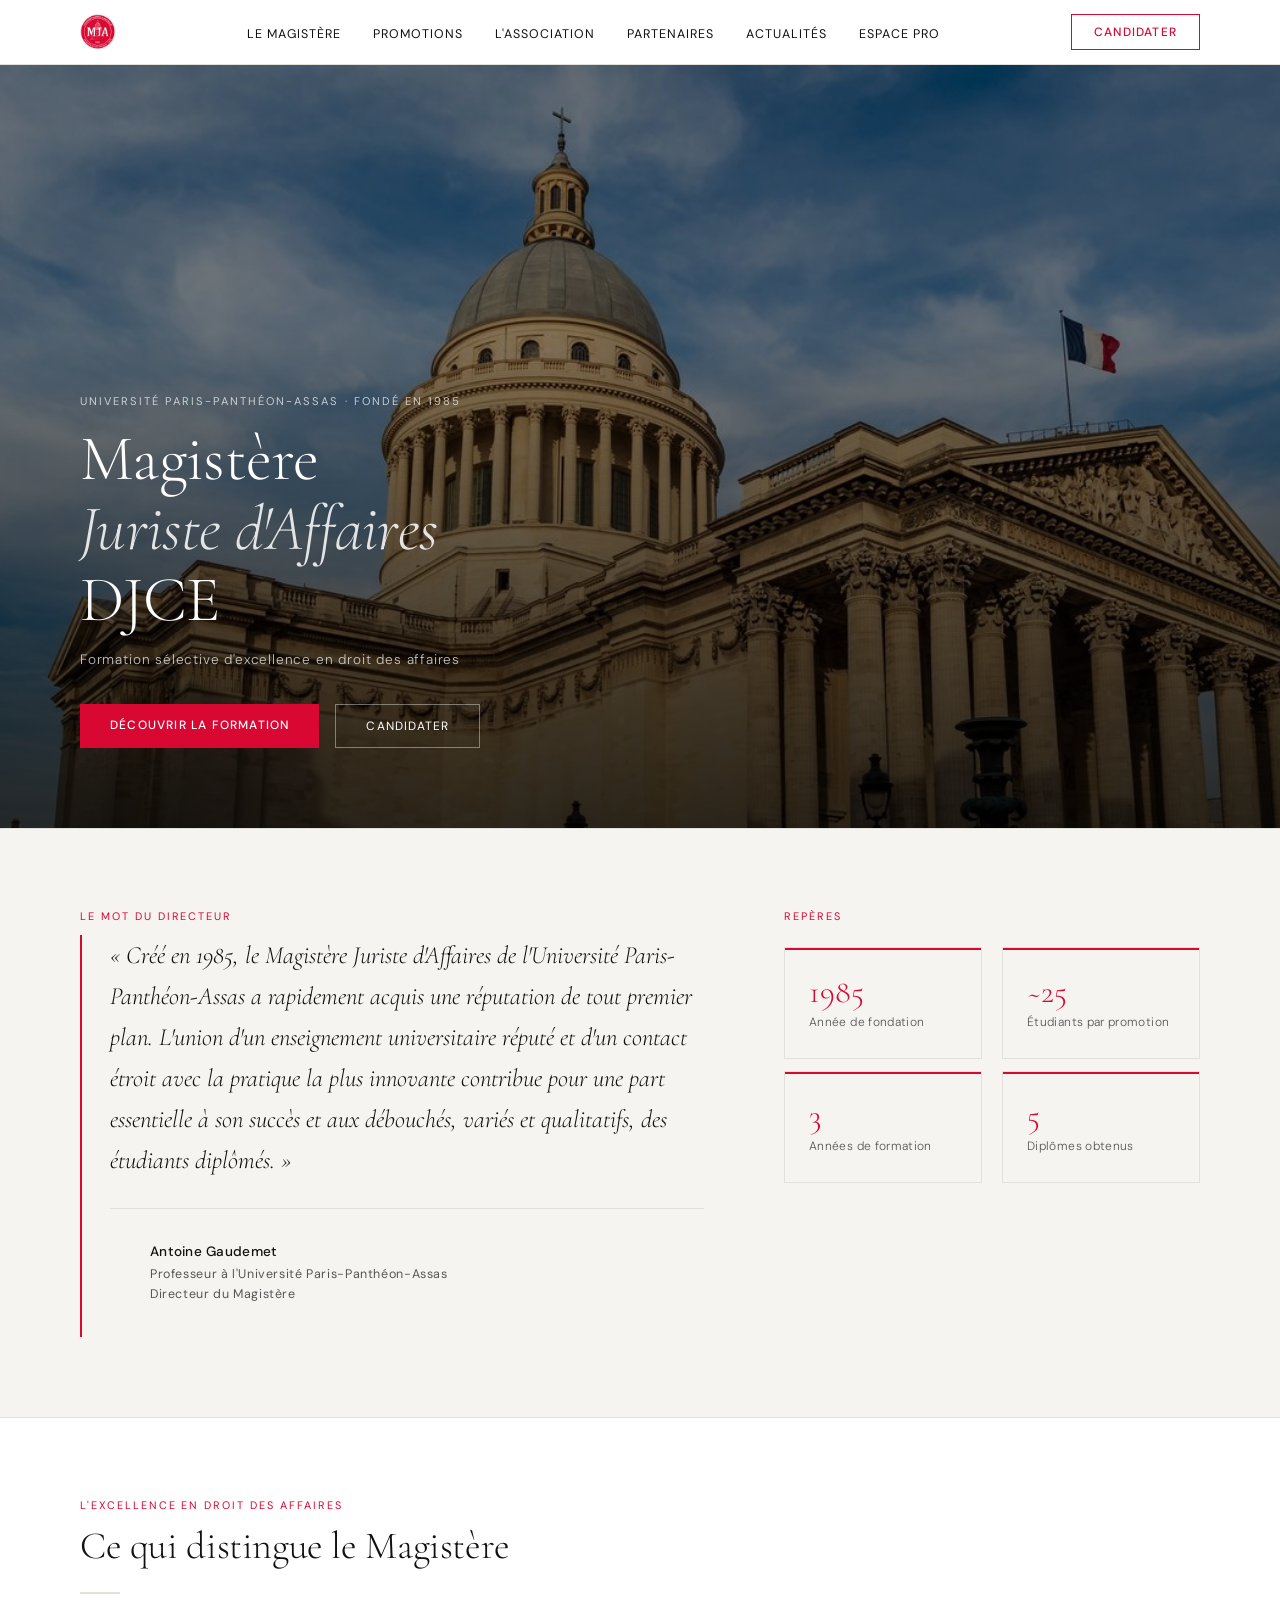
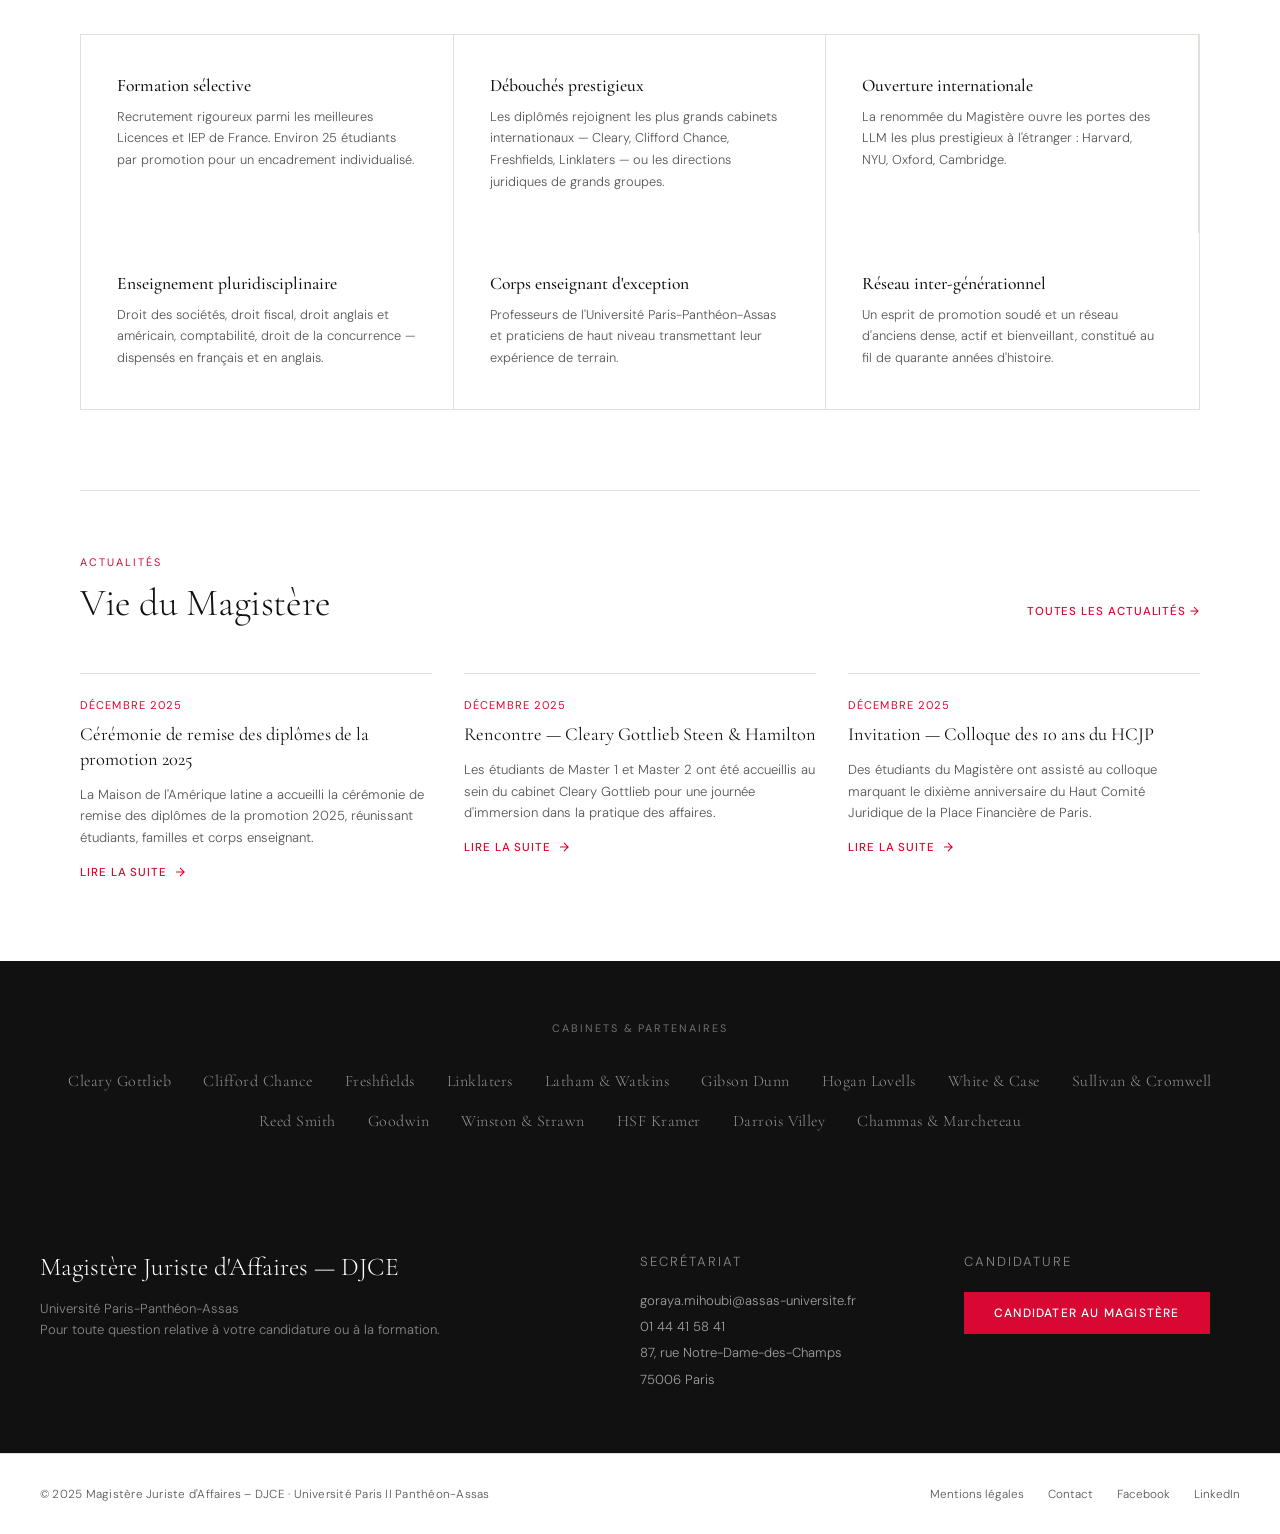
==== index.html @ 621c119b "folder" ====
<!DOCTYPE html>
<html lang="fr">
<head>
  <meta charset="UTF-8" />
  <meta name="viewport" content="width=device-width, initial-scale=1.0" />
  <title>MJA — Magistère Juriste d'Affaires – DJCE</title>
  <link rel="stylesheet" href="style.css" />
</head>
<body>

<!-- ══ NAVIGATION ═══════════════════════════════════════════════ -->
<header class="site-header" id="header">
  <nav class="nav-inner">
    <a href="index.html" class="nav-logo">
      <img src="logo.png" alt="MJA" />
    </a>

    <ul class="nav-links" id="navLinks">
      <li class="has-dropdown">
        <a href="presentation.html">Le Magistère</a>
        <ul class="dropdown">
          <li><a href="presentation.html">Présentation</a></li>
          <li><a href="admission.html">Admission</a></li>
          <li><a href="#">Enseignements</a></li>
          <li><a href="#">Mémoires</a></li>
          <li><a href="#">Débouchés</a></li>
        </ul>
      </li>
      <li class="has-dropdown">
        <a href="#">Promotions</a>
        <ul class="dropdown">
          <li><a href="#">Promotion 2026</a></li>
          <li><a href="#">Promotion 2027</a></li>
          <li><a href="#">Promotion 2028</a></li>
          <li><a href="#">Anciennes promotions</a></li>
        </ul>
      </li>
      <li class="has-dropdown">
        <a href="#">L'Association</a>
        <ul class="dropdown">
          <li><a href="#">Présentation</a></li>
          <li><a href="#">Bureau 2026</a></li>
          <li><a href="#">Anciens bureaux</a></li>
        </ul>
      </li>
      <li><a href="#">Partenaires</a></li>
      <li><a href="#">Actualités</a></li>
      <li><a href="#">Espace Pro</a></li>
    </ul>

    <a href="admission.html" class="nav-cta">Candidater</a>

    <button class="hamburger" id="hamburger" aria-label="Menu">
      <span></span><span></span><span></span>
    </button>
  </nav>
</header>


<!-- ══ HERO ══════════════════════════════════════════════════════ -->
<section class="hero">
  <!--
    PHOTO DU PANTHÉON : remplacer la div ci-dessous par :
    <img src="pantheon.jpg" alt="Panthéon" class="hero-img" />
  -->
  <img src="pantheon.png" alt="Panthéon" class="hero-img" />
  <div class="hero-overlay"></div>

  <div class="hero-content">
    <p class="hero-label">Université Paris-Panthéon-Assas · Fondé en 1985</p>
    <h1 class="hero-title">
      Magistère<br/>
      <em>Juriste d'Affaires</em><br/>
      DJCE
    </h1>
    <p class="hero-sub">Formation sélective d'excellence en droit des affaires</p>
    <div class="hero-actions">
      <a href="presentation.html" class="btn-primary">Découvrir la formation</a>
      <a href="admission.html" class="btn-ghost">Candidater</a>
    </div>
  </div>
</section>


<!-- ══ MOT DU DIRECTEUR ══════════════════════════════════════════ -->
<div class="director-section">
  <div class="director-inner">
    <div>
      <p class="section-label reveal">Le Mot du Directeur</p>
      <blockquote class="director-quote reveal delay-1">
        « Créé en 1985, le Magistère Juriste d'Affaires de l'Université Paris-Panthéon-Assas a rapidement acquis une réputation de tout premier plan. L'union d'un enseignement universitaire réputé et d'un contact étroit avec la pratique la plus innovante contribue pour une part essentielle à son succès et aux débouchés, variés et qualitatifs, des étudiants diplômés. »
        <footer class="director-attr">
          <strong>Antoine Gaudemet</strong>
          Professeur à l'Université Paris-Panthéon-Assas<br/>
          Directeur du Magistère
        </footer>
      </blockquote>
    </div>
    <div class="reveal delay-2">
      <p class="section-label">Repères</p>
      <div class="admission-stats-row" style="margin-top:24px">
        <div class="admission-stat-mini">
          <div class="num">1985</div>
          <div class="label">Année de fondation</div>
        </div>
        <div class="admission-stat-mini">
          <div class="num">~25</div>
          <div class="label">Étudiants par promotion</div>
        </div>
      </div>
      <div class="admission-stats-row" style="margin-top:12px">
        <div class="admission-stat-mini">
          <div class="num">3</div>
          <div class="label">Années de formation</div>
        </div>
        <div class="admission-stat-mini">
          <div class="num">5</div>
          <div class="label">Diplômes obtenus</div>
        </div>
      </div>
    </div>
  </div>
</div>


<!-- ══ ATOUTS ════════════════════════════════════════════════════ -->
<section class="section">
  <p class="section-label reveal">L'excellence en droit des affaires</p>
  <h2 class="section-title reveal delay-1">Ce qui distingue le Magistère</h2>
  <div class="section-rule reveal delay-2"></div>

  <div class="highlights" style="margin-top:40px">
    <div class="highlight-item reveal">
      <div class="highlight-title">Formation sélective</div>
      <p class="highlight-text">Recrutement rigoureux parmi les meilleures Licences et IEP de France. Environ 25 étudiants par promotion pour un encadrement individualisé.</p>
    </div>
    <div class="highlight-item reveal delay-1">
      <div class="highlight-title">Débouchés prestigieux</div>
      <p class="highlight-text">Les diplômés rejoignent les plus grands cabinets internationaux — Cleary, Clifford Chance, Freshfields, Linklaters — ou les directions juridiques de grands groupes.</p>
    </div>
    <div class="highlight-item reveal delay-2">
      <div class="highlight-title">Ouverture internationale</div>
      <p class="highlight-text">La renommée du Magistère ouvre les portes des LLM les plus prestigieux à l'étranger : Harvard, NYU, Oxford, Cambridge.</p>
    </div>
    <div class="highlight-item reveal">
      <div class="highlight-title">Enseignement pluridisciplinaire</div>
      <p class="highlight-text">Droit des sociétés, droit fiscal, droit anglais et américain, comptabilité, droit de la concurrence — dispensés en français et en anglais.</p>
    </div>
    <div class="highlight-item reveal delay-1">
      <div class="highlight-title">Corps enseignant d'exception</div>
      <p class="highlight-text">Professeurs de l'Université Paris-Panthéon-Assas et praticiens de haut niveau transmettant leur expérience de terrain.</p>
    </div>
    <div class="highlight-item reveal delay-2">
      <div class="highlight-title">Réseau inter-générationnel</div>
      <p class="highlight-text">Un esprit de promotion soudé et un réseau d'anciens dense, actif et bienveillant, constitué au fil de quarante années d'histoire.</p>
    </div>
  </div>
</section>


<!-- ══ ACTUALITÉS ════════════════════════════════════════════════ -->
<section class="section" style="padding-top:0">
  <div style="display:flex; justify-content:space-between; align-items:flex-end; border-top: 1px solid var(--border); padding-top:64px">
    <div>
      <p class="section-label reveal">Actualités</p>
      <h2 class="section-title reveal delay-1">Vie du Magistère</h2>
    </div>
    <a href="#" style="font-family:var(--sans);font-size:.72rem;letter-spacing:.08em;text-transform:uppercase;color:var(--red);font-weight:500;white-space:nowrap;margin-bottom:6px">Toutes les actualités →</a>
  </div>

  <div class="news-grid">
    <article class="news-card reveal">
      <p class="news-date">Décembre 2025</p>
      <h3>Cérémonie de remise des diplômes de la promotion 2025</h3>
      <p class="news-excerpt">La Maison de l'Amérique latine a accueilli la cérémonie de remise des diplômes de la promotion 2025, réunissant étudiants, familles et corps enseignant.</p>
      <a href="#" class="news-link">Lire la suite <svg width="14" height="14" viewBox="0 0 24 24" fill="none" stroke="currentColor" stroke-width="2"><path d="M5 12h14M12 5l7 7-7 7"/></svg></a>
    </article>
    <article class="news-card reveal delay-1">
      <p class="news-date">Décembre 2025</p>
      <h3>Rencontre — Cleary Gottlieb Steen &amp; Hamilton</h3>
      <p class="news-excerpt">Les étudiants de Master 1 et Master 2 ont été accueillis au sein du cabinet Cleary Gottlieb pour une journée d'immersion dans la pratique des affaires.</p>
      <a href="#" class="news-link">Lire la suite <svg width="14" height="14" viewBox="0 0 24 24" fill="none" stroke="currentColor" stroke-width="2"><path d="M5 12h14M12 5l7 7-7 7"/></svg></a>
    </article>
    <article class="news-card reveal delay-2">
      <p class="news-date">Décembre 2025</p>
      <h3>Invitation — Colloque des 10 ans du HCJP</h3>
      <p class="news-excerpt">Des étudiants du Magistère ont assisté au colloque marquant le dixième anniversaire du Haut Comité Juridique de la Place Financière de Paris.</p>
      <a href="#" class="news-link">Lire la suite <svg width="14" height="14" viewBox="0 0 24 24" fill="none" stroke="currentColor" stroke-width="2"><path d="M5 12h14M12 5l7 7-7 7"/></svg></a>
    </article>
  </div>
</section>


<!-- ══ PARTENAIRES ═══════════════════════════════════════════════ -->
<div class="partners-section">
  <div class="partners-inner">
    <p class="partners-label">Cabinets &amp; partenaires</p>
    <div class="partners-grid">
      <span class="partner-name">Cleary Gottlieb</span>
      <span class="partner-name">Clifford Chance</span>
      <span class="partner-name">Freshfields</span>
      <span class="partner-name">Linklaters</span>
      <span class="partner-name">Latham &amp; Watkins</span>
      <span class="partner-name">Gibson Dunn</span>
      <span class="partner-name">Hogan Lovells</span>
      <span class="partner-name">White &amp; Case</span>
      <span class="partner-name">Sullivan &amp; Cromwell</span>
      <span class="partner-name">Reed Smith</span>
      <span class="partner-name">Goodwin</span>
      <span class="partner-name">Winston &amp; Strawn</span>
      <span class="partner-name">HSF Kramer</span>
      <span class="partner-name">Darrois Villey</span>
      <span class="partner-name">Chammas &amp; Marcheteau</span>
    </div>
  </div>
</div>


<!-- ══ CONTACT ═══════════════════════════════════════════════════ -->
<div class="contact-bar">
  <div class="contact-bar-inner">
    <div>
      <h3>Magistère Juriste d'Affaires — DJCE</h3>
      <p>Université Paris-Panthéon-Assas<br/>Pour toute question relative à votre candidature ou à la formation.</p>
    </div>
    <div>
      <p class="contact-bar-label">Secrétariat</p>
      <div class="contact-detail">
        <a href="mailto:goraya.mihoubi@assas-universite.fr">goraya.mihoubi@assas-universite.fr</a><br/>
        01 44 41 58 41<br/>
        87, rue Notre-Dame-des-Champs<br/>75006 Paris
      </div>
    </div>
    <div>
      <p class="contact-bar-label">Candidature</p>
      <a href="admission.html" class="btn-primary" style="display:inline-block; margin-top:4px">Candidater au Magistère</a>
    </div>
  </div>
</div>


<!-- ══ FOOTER ════════════════════════════════════════════════════ -->
<footer>
  <div class="footer-inner">
    <p class="footer-copy">© 2025 Magistère Juriste d'Affaires – DJCE · Université Paris II Panthéon-Assas</p>
    <div class="footer-links">
      <a href="#">Mentions légales</a>
      <a href="#">Contact</a>
      <a href="https://www.facebook.com/mja.assas/" target="_blank" rel="noopener">Facebook</a>
      <a href="https://www.linkedin.com/edu/school?id=375008" target="_blank" rel="noopener">LinkedIn</a>
    </div>
  </div>
</footer>


<script>
  // Scroll header shadow
  const header = document.getElementById('header');
  window.addEventListener('scroll', () => {
    header.classList.toggle('scrolled', window.scrollY > 20);
  });

  // Mobile menu
  const hamburger = document.getElementById('hamburger');
  const navLinks  = document.getElementById('navLinks');
  hamburger.addEventListener('click', () => {
    navLinks.classList.toggle('open');
  });

  // Scroll-reveal
  const reveals = document.querySelectorAll('.reveal, .step');
  const observer = new IntersectionObserver((entries) => {
    entries.forEach(e => {
      if (e.isIntersecting) { e.target.classList.add('visible'); observer.unobserve(e.target); }
    });
  }, { threshold: 0.12 });

  reveals.forEach(el => observer.observe(el));
</script>
</body>
</html>
---- style.css ----
/* ─────────────────────────────────────────────────────────
   MJA – Magistère Juriste d'Affaires
   Palette : white / #d90833 / #111
   ───────────────────────────────────────────────────────── */

@import url('https://fonts.googleapis.com/css2?family=Cormorant+Garamond:ital,wght@0,300;0,400;0,500;0,600;1,300;1,400&family=DM+Sans:wght@300;400;500&display=swap');

:root {
  --red:    #d90833;
  --black:  #111111;
  --gray:   #555;
  --light:  #f6f4f1;
  --border: #e2e0db;
  --white:  #ffffff;

  --serif: 'Cormorant Garamond', Georgia, serif;
  --sans:  'DM Sans', sans-serif;
}

*, *::before, *::after { box-sizing: border-box; margin: 0; padding: 0; }

html { scroll-behavior: smooth; }

body {
  font-family: var(--sans);
  font-size: 16px;
  color: var(--black);
  background: var(--white);
  -webkit-font-smoothing: antialiased;
}

a { color: inherit; text-decoration: none; }
img { display: block; max-width: 100%; }


/* ── NAVIGATION ─────────────────────────────────────────── */

.site-header {
  position: fixed;
  top: 0; left: 0; right: 0;
  z-index: 100;
  background: var(--white);
  border-bottom: 1px solid var(--border);
  transition: box-shadow .3s ease;
}

.site-header.scrolled {
  box-shadow: 0 2px 16px rgba(0,0,0,.06);
}

.nav-inner {
  max-width: 1200px;
  margin: 0 auto;
  display: flex;
  align-items: center;
  justify-content: space-between;
  padding: 0 40px;
  height: 64px;
}

.nav-logo {
  display: flex;
  align-items: center;
  gap: 12px;
  flex-shrink: 0;
}

.nav-logo img {
  height: 36px;
  width: auto;
}

.nav-logo-text {
  font-family: var(--serif);
  font-size: 1.05rem;
  font-weight: 500;
  letter-spacing: .01em;
  line-height: 1.2;
}

.nav-logo-text span {
  display: block;
  font-size: .7rem;
  font-family: var(--sans);
  font-weight: 300;
  letter-spacing: .12em;
  text-transform: uppercase;
  color: var(--gray);
}

.nav-links {
  display: flex;
  align-items: center;
  gap: 32px;
  list-style: none;
}

.nav-links > li { position: relative; }

.nav-links > li > a {
  font-family: var(--sans);
  font-size: .78rem;
  font-weight: 400;
  letter-spacing: .08em;
  text-transform: uppercase;
  color: var(--black);
  padding: 4px 0;
  position: relative;
}

.nav-links > li > a::after {
  content: '';
  position: absolute;
  bottom: -2px; left: 0; right: 0;
  height: 1px;
  background: var(--red);
  transform: scaleX(0);
  transform-origin: left;
  transition: transform .25s ease;
}

.nav-links > li > a:hover::after,
.nav-links > li > a.active::after { transform: scaleX(1); }
.nav-links > li > a.active { color: var(--red); }

.nav-cta {
  font-family: var(--sans);
  font-size: .75rem;
  font-weight: 500;
  letter-spacing: .1em;
  text-transform: uppercase;
  padding: 9px 22px;
  border: 1px solid var(--red);
  color: var(--red);
  transition: background .2s, color .2s;
}

.nav-cta:hover { background: var(--red); color: var(--white); }

/* dropdown */
.has-dropdown .dropdown {
  display: none;
  position: absolute;
  top: 100%;
  padding-top: 20px;
  left: 50%;
  transform: translateX(-50%);
  background: var(--white);
  border: 1px solid var(--border);
  min-width: 200px;
  padding: 8px 0;
  list-style: none;
  box-shadow: 0 8px 24px rgba(0,0,0,.07);
}

.has-dropdown:hover .dropdown { display: block; }

.dropdown li a {
  display: block;
  padding: 9px 20px;
  font-size: .78rem;
  color: var(--black);
  letter-spacing: .02em;
  transition: color .15s;
}

.dropdown li a:hover { color: var(--red); }

/* hamburger */
.hamburger {
  display: none;
  flex-direction: column;
  gap: 5px;
  cursor: pointer;
  padding: 4px;
}

.hamburger span {
  display: block;
  width: 22px; height: 1.5px;
  background: var(--black);
  transition: .3s;
}

/* ── HERO ───────────────────────────────────────────────── */

.hero {
  position: relative;
  height: 92vh;
  min-height: 580px;
  overflow: hidden;
  display: flex;
  align-items: flex-end;
}

.hero-img {
  position: absolute;
  inset: 0;
  object-fit: cover;
  width: 100%; height: 100%;
  filter: brightness(.55);
}

.hero-img-placeholder {
  position: absolute;
  inset: 0;
  background: linear-gradient(160deg, #1a1a2e 0%, #2d1b1b 100%);
}

.hero-overlay {
  position: absolute;
  inset: 0;
  background: linear-gradient(to top, rgba(0,0,0,.65) 0%, transparent 60%);
}

.hero-content {
  position: relative;
  max-width: 1200px;
  width: 100%;
  margin: 0 auto;
  padding: 0 40px 80px;
  color: var(--white);
}

.hero-label {
  font-family: var(--sans);
  font-size: .7rem;
  letter-spacing: .18em;
  text-transform: uppercase;
  color: rgba(255,255,255,.7);
  margin-bottom: 16px;
  opacity: 0;
  transform: translateY(10px);
  animation: fadeUp 1.2s .2s forwards;
}

.hero-title {
  font-family: var(--serif);
  font-size: clamp(2.6rem, 5vw, 4.5rem);
  font-weight: 300;
  line-height: 1.1;
  letter-spacing: -.01em;
  max-width: 700px;
  opacity: 0;
  transform: translateY(12px);
  animation: fadeUp .8s .35s forwards;
}

.hero-title em {
  font-style: italic;
  color: rgba(255,255,255,.85);
}

.hero-sub {
  font-family: var(--sans);
  font-size: .85rem;
  font-weight: 300;
  letter-spacing: .06em;
  color: rgba(255,255,255,.75);
  margin-top: 16px;
  opacity: 0;
  animation: fadeUp .8s .5s forwards;
}

.hero-actions {
  display: flex;
  gap: 16px;
  margin-top: 36px;
  opacity: 0;
  animation: fadeUp .8s .65s forwards;
}

.btn-primary {
  font-family: var(--sans);
  font-size: .75rem;
  letter-spacing: .1em;
  text-transform: uppercase;
  font-weight: 500;
  padding: 13px 30px;
  background: var(--red);
  color: var(--white);
  transition: opacity .2s;
}

.btn-primary:hover { opacity: .85; }

.btn-ghost {
  font-family: var(--sans);
  font-size: .75rem;
  letter-spacing: .1em;
  text-transform: uppercase;
  font-weight: 400;
  padding: 13px 30px;
  border: 1px solid rgba(255,255,255,.4);
  color: var(--white);
  transition: border-color .2s, background .2s;
}

.btn-ghost:hover { border-color: var(--white); background: rgba(255,255,255,.08); }

/* ── PAGE HEADER (inner pages) ──────────────────────────── */

.page-hero {
  padding: 160px 40px 80px;
  max-width: 1200px;
  margin: 0 auto;
}

.page-hero-eyebrow {
  font-family: var(--sans);
  font-size: .68rem;
  letter-spacing: .18em;
  text-transform: uppercase;
  color: var(--red);
  margin-bottom: 14px;
}

.page-hero h1 {
  font-family: var(--serif);
  font-size: clamp(2.4rem, 4.5vw, 3.8rem);
  font-weight: 300;
  line-height: 1.1;
  letter-spacing: -.01em;
  max-width: 640px;
}

.page-hero-rule {
  width: 48px;
  height: 2px;
  background: var(--red);
  margin-top: 28px;
}

/* ── SECTIONS ───────────────────────────────────────────── */

.section {
  max-width: 1200px;
  margin: 0 auto;
  padding: 80px 40px;
}

.section-sm { padding: 48px 40px; }

.section-label {
  font-family: var(--sans);
  font-size: .68rem;
  letter-spacing: .18em;
  text-transform: uppercase;
  color: var(--red);
  margin-bottom: 12px;
}

.section-title {
  font-family: var(--serif);
  font-size: clamp(1.9rem, 3vw, 2.8rem);
  font-weight: 300;
  line-height: 1.15;
  letter-spacing: -.01em;
  color: var(--black);
}

.section-rule {
  width: 40px;
  height: 1.5px;
  background: var(--border);
  margin: 24px 0;
}

.section-rule.red { background: var(--red); }

.body-text {
  font-family: var(--sans);
  font-size: .93rem;
  line-height: 1.78;
  font-weight: 300;
  color: #333;
  max-width: 680px;
}

.body-text + .body-text { margin-top: 1.2em; }

/* ── TWO-COLUMN LAYOUT ──────────────────────────────────── */

.two-col {
  display: grid;
  grid-template-columns: 1fr 1fr;
  gap: 80px;
  align-items: start;
}

.two-col-wide {
  display: grid;
  grid-template-columns: 3fr 2fr;
  gap: 80px;
  align-items: start;
}

/* ── DIRECTOR QUOTE ─────────────────────────────────────── */

.director-section {
  background: var(--light);
  border-top: 1px solid var(--border);
  border-bottom: 1px solid var(--border);
}

.director-inner {
  max-width: 1200px;
  margin: 0 auto;
  padding: 80px 40px;
  display: grid;
  grid-template-columns: 3fr 2fr;
  gap: 80px;
  align-items: start;
}

.director-quote {
  font-family: var(--serif);
  font-size: clamp(1.2rem, 2vw, 1.55rem);
  font-weight: 300;
  font-style: italic;
  line-height: 1.65;
  color: var(--black);
  border-left: 2px solid var(--red);
  padding-left: 28px;
}

.director-attr {
  margin-top: 28px;
  font-family: var(--sans);
  font-size: .78rem;
  font-weight: 400;
  letter-spacing: .05em;
  color: var(--gray);
  font-style: normal;
}

.director-attr strong {
  display: block;
  font-weight: 500;
  color: var(--black);
  font-size: .85rem;
  letter-spacing: .02em;
}

/* ── HIGHLIGHTS GRID ────────────────────────────────────── */

.highlights {
  display: grid;
  grid-template-columns: repeat(3, 1fr);
  gap: 0;
  border: 1px solid var(--border);
}

.highlight-item {
  padding: 40px 36px;
  border-right: 1px solid var(--border);
  position: relative;
  transition: background .2s;
}

.highlight-item:last-child { border-right: none; }
.highlight-item:hover { background: var(--light); }

.highlight-item::before {
  content: '';
  position: absolute;
  top: 0; left: 0; right: 0;
  height: 2px;
  background: var(--red);
  transform: scaleX(0);
  transform-origin: left;
  transition: transform .3s ease;
}

.highlight-item:hover::before { transform: scaleX(1); }

.highlight-num {
  font-family: var(--serif);
  font-size: 2.2rem;
  font-weight: 300;
  color: var(--red);
  line-height: 1;
  margin-bottom: 10px;
}

.highlight-title {
  font-family: var(--serif);
  font-size: 1.1rem;
  font-weight: 500;
  margin-bottom: 10px;
}

.highlight-text {
  font-family: var(--sans);
  font-size: .8rem;
  line-height: 1.7;
  font-weight: 300;
  color: var(--gray);
}

/* ── NEWS ───────────────────────────────────────────────── */

.news-grid {
  display: grid;
  grid-template-columns: repeat(3, 1fr);
  gap: 32px;
  margin-top: 48px;
}

.news-card {
  border-top: 1px solid var(--border);
  padding-top: 24px;
  transition: transform .2s ease;
}

.news-card:hover { transform: translateY(-3px); }

.news-date {
  font-family: var(--sans);
  font-size: .7rem;
  letter-spacing: .1em;
  text-transform: uppercase;
  color: var(--red);
  margin-bottom: 10px;
}

.news-card h3 {
  font-family: var(--serif);
  font-size: 1.15rem;
  font-weight: 400;
  line-height: 1.35;
  margin-bottom: 12px;
}

.news-excerpt {
  font-family: var(--sans);
  font-size: .82rem;
  line-height: 1.65;
  font-weight: 300;
  color: var(--gray);
}

.news-link {
  display: inline-flex;
  align-items: center;
  gap: 6px;
  font-family: var(--sans);
  font-size: .72rem;
  letter-spacing: .08em;
  text-transform: uppercase;
  color: var(--red);
  margin-top: 16px;
  font-weight: 500;
}

.news-link svg { transition: transform .2s; }
.news-link:hover svg { transform: translateX(3px); }

/* ── PARTNERS ───────────────────────────────────────────── */

.partners-section {
  background: var(--black);
  padding: 60px 40px;
}

.partners-inner {
  max-width: 1200px;
  margin: 0 auto;
}

.partners-label {
  font-family: var(--sans);
  font-size: .68rem;
  letter-spacing: .18em;
  text-transform: uppercase;
  color: rgba(255,255,255,.4);
  margin-bottom: 36px;
  text-align: center;
}

.partners-grid {
  display: flex;
  flex-wrap: wrap;
  gap: 20px 32px;
  justify-content: center;
  align-items: center;
}

.partner-name {
  font-family: var(--serif);
  font-size: 1rem;
  font-weight: 300;
  color: rgba(255,255,255,.55);
  letter-spacing: .03em;
  transition: color .2s;
  white-space: nowrap;
}

.partner-name:hover { color: rgba(255,255,255,.9); }

/* ── CONTENT SECTIONS ───────────────────────────────────── */

.content-block {
  max-width: 1200px;
  margin: 0 auto;
  padding: 72px 40px;
  border-bottom: 1px solid var(--border);
}

.content-block:last-of-type { border-bottom: none; }

.content-block h2 {
  font-family: var(--serif);
  font-size: clamp(1.6rem, 2.5vw, 2.2rem);
  font-weight: 300;
  letter-spacing: -.01em;
  margin-bottom: 32px;
  color: var(--black);
}

.content-block h2::before {
  content: '';
  display: block;
  width: 32px;
  height: 2px;
  background: var(--red);
  margin-bottom: 16px;
}

/* ── DIPLOMAS LIST ──────────────────────────────────────── */

.diplomas-list {
  list-style: none;
  display: grid;
  grid-template-columns: 1fr 1fr;
  gap: 20px;
  margin-top: 16px;
}

.diplomas-list li {
  padding: 24px 28px;
  background: var(--light);
  border-left: 3px solid var(--red);
  font-family: var(--sans);
  font-size: .88rem;
  font-weight: 300;
  line-height: 1.5;
  color: var(--black);
}

.diplomas-list li strong {
  display: block;
  font-weight: 500;
  margin-top: 4px;
  font-size: .95rem;
}

/* ── HIGHLIGHTS TAGS ────────────────────────────────────── */

.tags-list {
  display: flex;
  flex-wrap: wrap;
  gap: 10px;
  margin-top: 24px;
}

.tag {
  font-family: var(--sans);
  font-size: .72rem;
  letter-spacing: .08em;
  text-transform: uppercase;
  padding: 7px 16px;
  border: 1px solid var(--border);
  color: var(--gray);
  transition: border-color .2s, color .2s;
}

.tag:hover { border-color: var(--red); color: var(--red); }

/* ── STEPS (admission) ──────────────────────────────────── */

.steps {
  margin-top: 32px;
  display: flex;
  flex-direction: column;
  gap: 0;
}

.step {
  display: grid;
  grid-template-columns: 48px 1fr;
  gap: 24px;
  padding: 32px 0;
  border-bottom: 1px solid var(--border);
  position: relative;
  opacity: 0;
  transform: translateY(16px);
  transition: opacity .5s ease, transform .5s ease;
}

.step.visible { opacity: 1; transform: none; }
.step:last-child { border-bottom: none; }

.step-num {
  width: 40px; height: 40px;
  border: 1px solid var(--red);
  border-radius: 50%;
  display: flex;
  align-items: center;
  justify-content: center;
  font-family: var(--serif);
  font-size: 1rem;
  font-weight: 400;
  color: var(--red);
  flex-shrink: 0;
  margin-top: 2px;
}

.step-content h4 {
  font-family: var(--serif);
  font-size: 1.15rem;
  font-weight: 500;
  margin-bottom: 10px;
}

.step-content p {
  font-family: var(--sans);
  font-size: .88rem;
  line-height: 1.72;
  font-weight: 300;
  color: #333;
}

.step-content .date-tag {
  display: inline-block;
  font-family: var(--sans);
  font-size: .7rem;
  letter-spacing: .08em;
  text-transform: uppercase;
  padding: 4px 10px;
  background: rgba(217,8,51,.08);
  color: var(--red);
  font-weight: 500;
  margin-top: 12px;
}

/* ── ADMISSION INTRO ────────────────────────────────────── */

.admission-intro {
  max-width: 1200px;
  margin: 0 auto;
  padding: 0 40px 64px;
  display: grid;
  grid-template-columns: 1fr 1fr;
  gap: 80px;
}

.admission-stat {
  padding: 40px;
  border: 1px solid var(--border);
  text-align: center;
}

.admission-stat .num {
  font-family: var(--serif);
  font-size: 3.5rem;
  font-weight: 300;
  color: var(--red);
  line-height: 1;
}

.admission-stat .num-label {
  font-family: var(--sans);
  font-size: .78rem;
  letter-spacing: .06em;
  color: var(--gray);
  margin-top: 8px;
  font-weight: 300;
}

.admission-stats-row {
  display: flex;
  gap: 20px;
  margin-top: 32px;
}

.admission-stat-mini {
  flex: 1;
  padding: 28px 24px;
  border: 1px solid var(--border);
  position: relative;
}

.admission-stat-mini::before {
  content: '';
  position: absolute;
  top: 0; left: 0; right: 0;
  height: 2px;
  background: var(--red);
}

.admission-stat-mini .num {
  font-family: var(--serif);
  font-size: 2rem;
  font-weight: 300;
  color: var(--red);
  line-height: 1;
}

.admission-stat-mini .label {
  font-family: var(--sans);
  font-size: .75rem;
  color: var(--gray);
  margin-top: 6px;
  font-weight: 300;
  letter-spacing: .03em;
}

/* ── CONTACT BAR ────────────────────────────────────────── */

.contact-bar {
  background: var(--black);
  padding: 60px 40px;
}

.contact-bar-inner {
  max-width: 1200px;
  margin: 0 auto;
  display: grid;
  grid-template-columns: 2fr 1fr 1fr;
  gap: 48px;
  align-items: start;
}

.contact-bar h3 {
  font-family: var(--serif);
  font-size: 1.6rem;
  font-weight: 300;
  color: var(--white);
  margin-bottom: 16px;
}

.contact-bar p {
  font-family: var(--sans);
  font-size: .82rem;
  font-weight: 300;
  color: rgba(255,255,255,.5);
  line-height: 1.6;
}

.contact-detail {
  font-family: var(--sans);
  font-size: .82rem;
  font-weight: 300;
  color: rgba(255,255,255,.6);
  line-height: 2;
}

.contact-detail a:hover { color: var(--white); }

.contact-bar-label {
  font-family: var(--sans);
  font-size: .65rem;
  letter-spacing: .15em;
  text-transform: uppercase;
  color: rgba(255,255,255,.3);
  margin-bottom: 16px;
}

/* ── FOOTER ─────────────────────────────────────────────── */

footer {
  border-top: 1px solid var(--border);
  padding: 32px 40px;
}

.footer-inner {
  max-width: 1200px;
  margin: 0 auto;
  display: flex;
  justify-content: space-between;
  align-items: center;
}

.footer-copy {
  font-family: var(--sans);
  font-size: .73rem;
  font-weight: 300;
  color: var(--gray);
  letter-spacing: .02em;
}

.footer-links {
  display: flex;
  gap: 24px;
}

.footer-links a {
  font-family: var(--sans);
  font-size: .73rem;
  font-weight: 300;
  color: var(--gray);
  transition: color .15s;
}

.footer-links a:hover { color: var(--black); }

/* ── ANIMATIONS ─────────────────────────────────────────── */

@keyframes fadeUp {
  to { opacity: 1; transform: translateY(0); }
}

.reveal {
  opacity: 0;
  transform: translateY(20px);
  transition: opacity .9s ease, transform .9s ease;
}

.reveal.visible { opacity: 1; transform: none; }
.reveal.delay-1 { transition-delay: .1s; }
.reveal.delay-2 { transition-delay: .2s; }
.reveal.delay-3 { transition-delay: .3s; }

/* ── MOBILE ─────────────────────────────────────────────── */

@media (max-width: 900px) {
  .nav-links, .nav-cta { display: none; }
  .hamburger { display: flex; }

  .nav-links.open {
    display: flex;
    flex-direction: column;
    position: absolute;
    top: 64px; left: 0; right: 0;
    background: var(--white);
    border-top: 1px solid var(--border);
    padding: 24px 40px 32px;
    gap: 0;
  }

  .nav-links.open > li > a {
    display: block;
    padding: 12px 0;
    border-bottom: 1px solid var(--border);
    font-size: .85rem;
  }

  .two-col, .two-col-wide,
  .director-inner { grid-template-columns: 1fr; gap: 40px; }

  .highlights { grid-template-columns: 1fr; }
  .highlight-item { border-right: none; border-bottom: 1px solid var(--border); }

  .news-grid { grid-template-columns: 1fr; gap: 24px; }

  .contact-bar-inner { grid-template-columns: 1fr; gap: 32px; }

  .diplomas-list { grid-template-columns: 1fr; }

  .admission-intro { grid-template-columns: 1fr; gap: 40px; }

  .footer-inner { flex-direction: column; gap: 16px; text-align: center; }

  .hero-content { padding: 0 24px 60px; }
  .section, .content-block, .section-sm, .page-hero, .admission-intro { padding-left: 24px; padding-right: 24px; }
  .nav-inner { padding: 0 24px; }
  .partners-section, .contact-bar, footer { padding-left: 24px; padding-right: 24px; }

  .admission-stats-row { flex-direction: column; }

  .step { grid-template-columns: 40px 1fr; gap: 16px; }
}
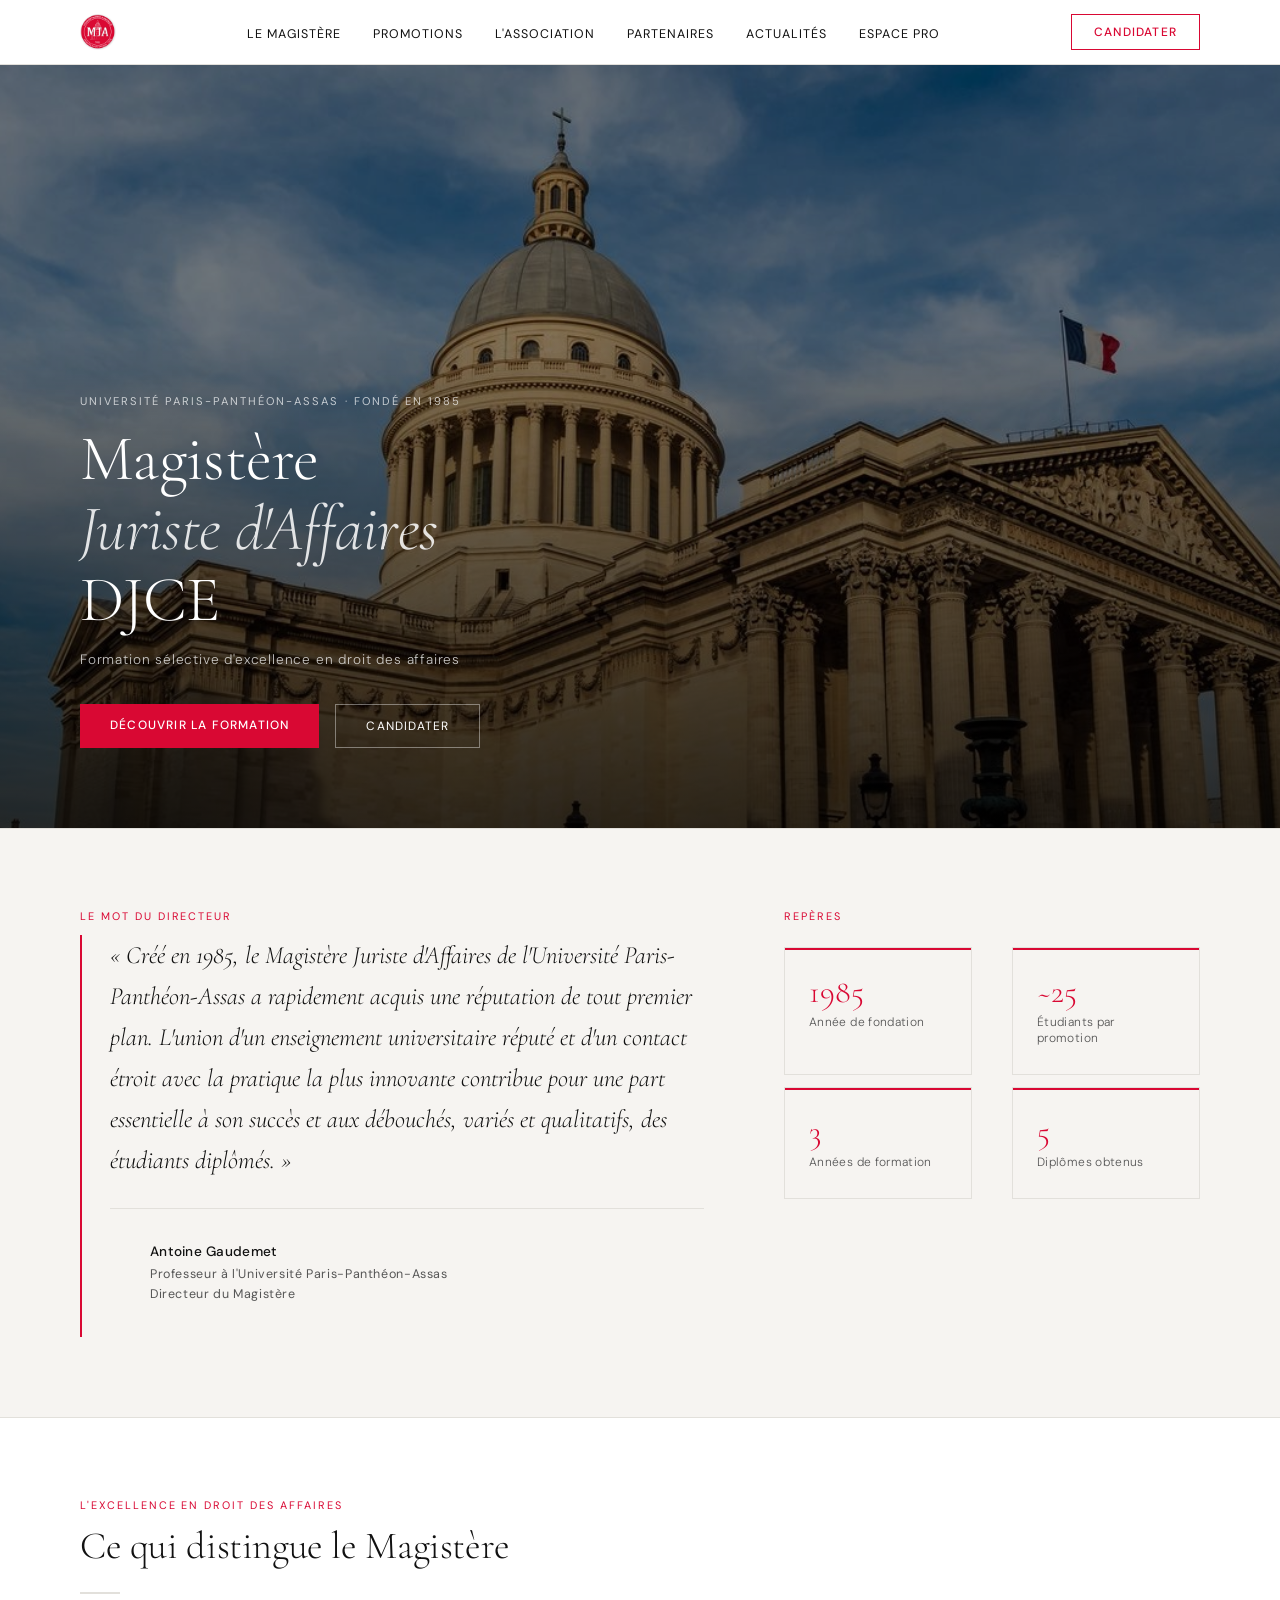
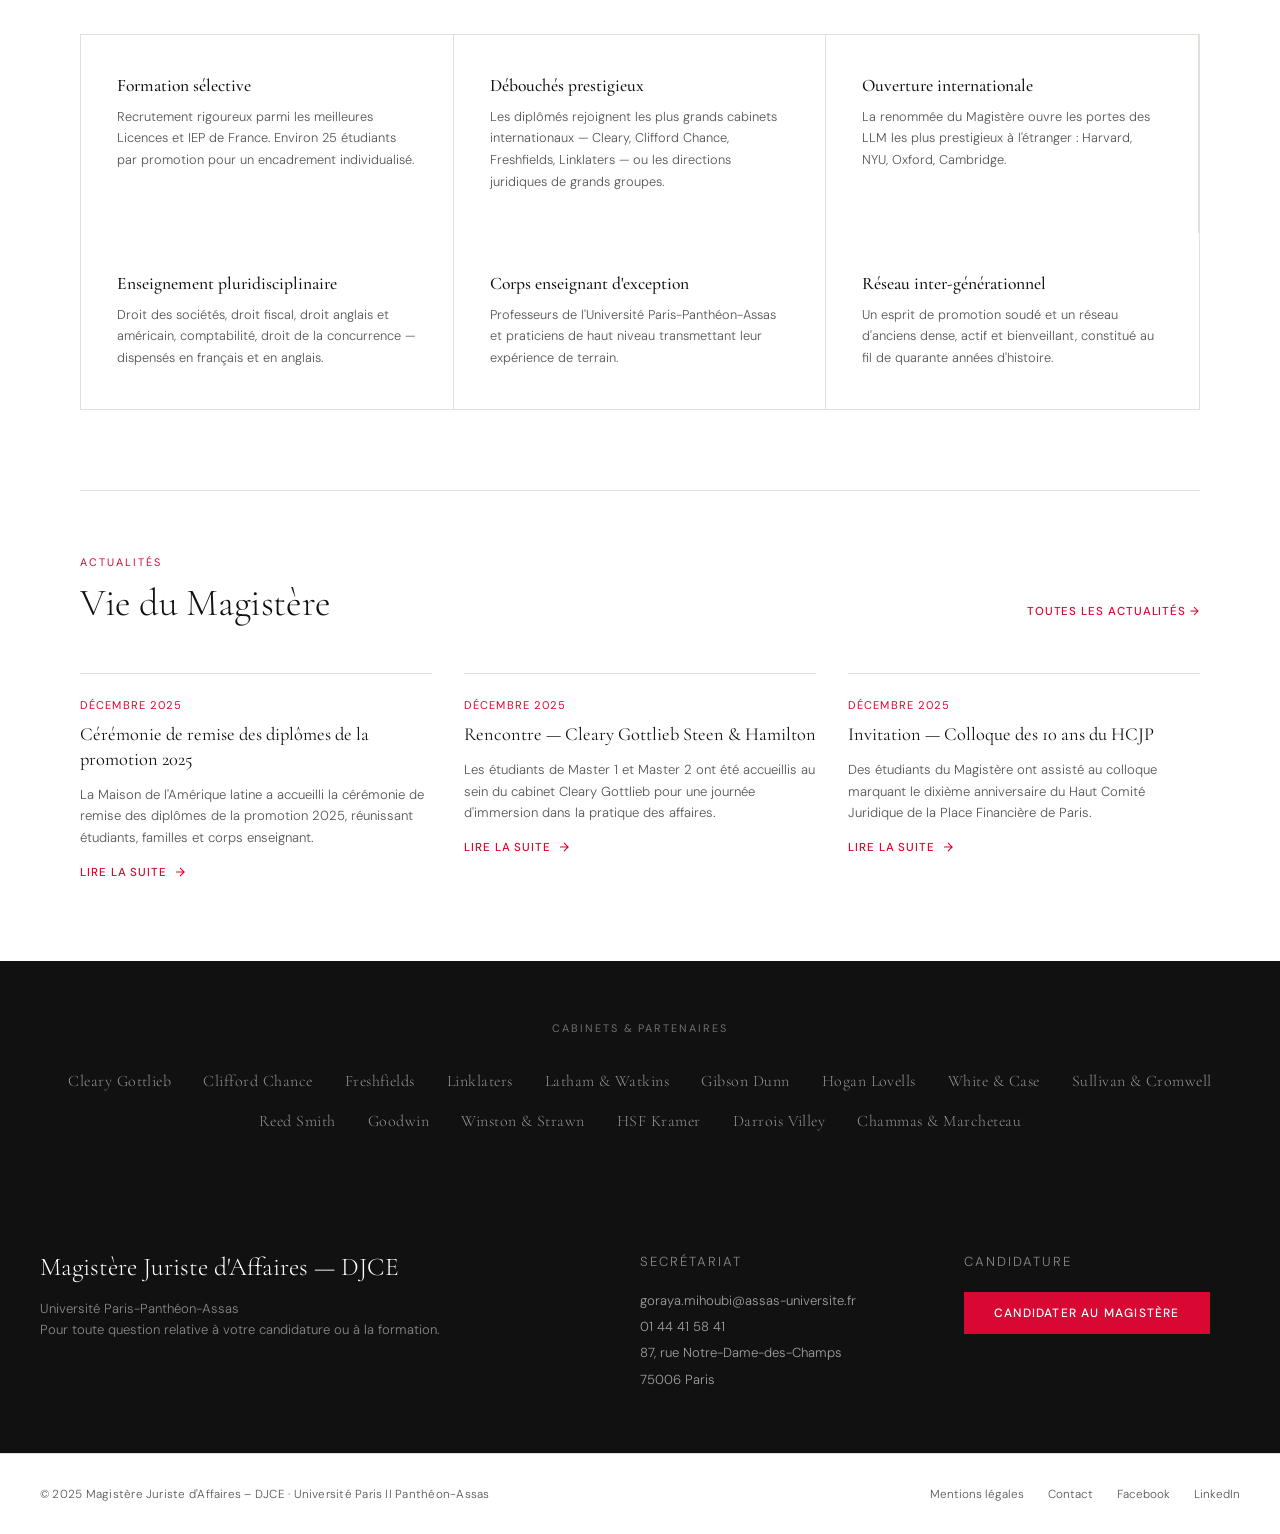
==== commit 30224283: "promo and actu" ====
--- a/index.html
+++ b/index.html
@@ -29,10 +29,10 @@
       <li class="has-dropdown">
         <a href="#">Promotions</a>
         <ul class="dropdown">
-          <li><a href="#">Promotion 2026</a></li>
-          <li><a href="#">Promotion 2027</a></li>
-          <li><a href="#">Promotion 2028</a></li>
-          <li><a href="#">Anciennes promotions</a></li>
+          <li><a href="promotion-2027.html">Promotion 2026</a></li>
+          <li><a href="promotion-2027.html">Promotion 2027</a></li>
+          <li><a href="promotion-2027.html">Promotion 2028</a></li>
+          <li><a href="promotion-2027.html">Anciennes promotions</a></li>
         </ul>
       </li>
       <li class="has-dropdown">
--- a/style.css
+++ b/style.css
@@ -749,7 +749,7 @@
 .admission-intro {
   max-width: 1200px;
   margin: 0 auto;
-  padding: 0 40px 64px;
+  padding: 20px 40px 64px;
   display: grid;
   grid-template-columns: 1fr 1fr;
   gap: 80px;
@@ -780,7 +780,7 @@
 
 .admission-stats-row {
   display: flex;
-  gap: 20px;
+  gap: 40px;
   margin-top: 32px;
 }
 
